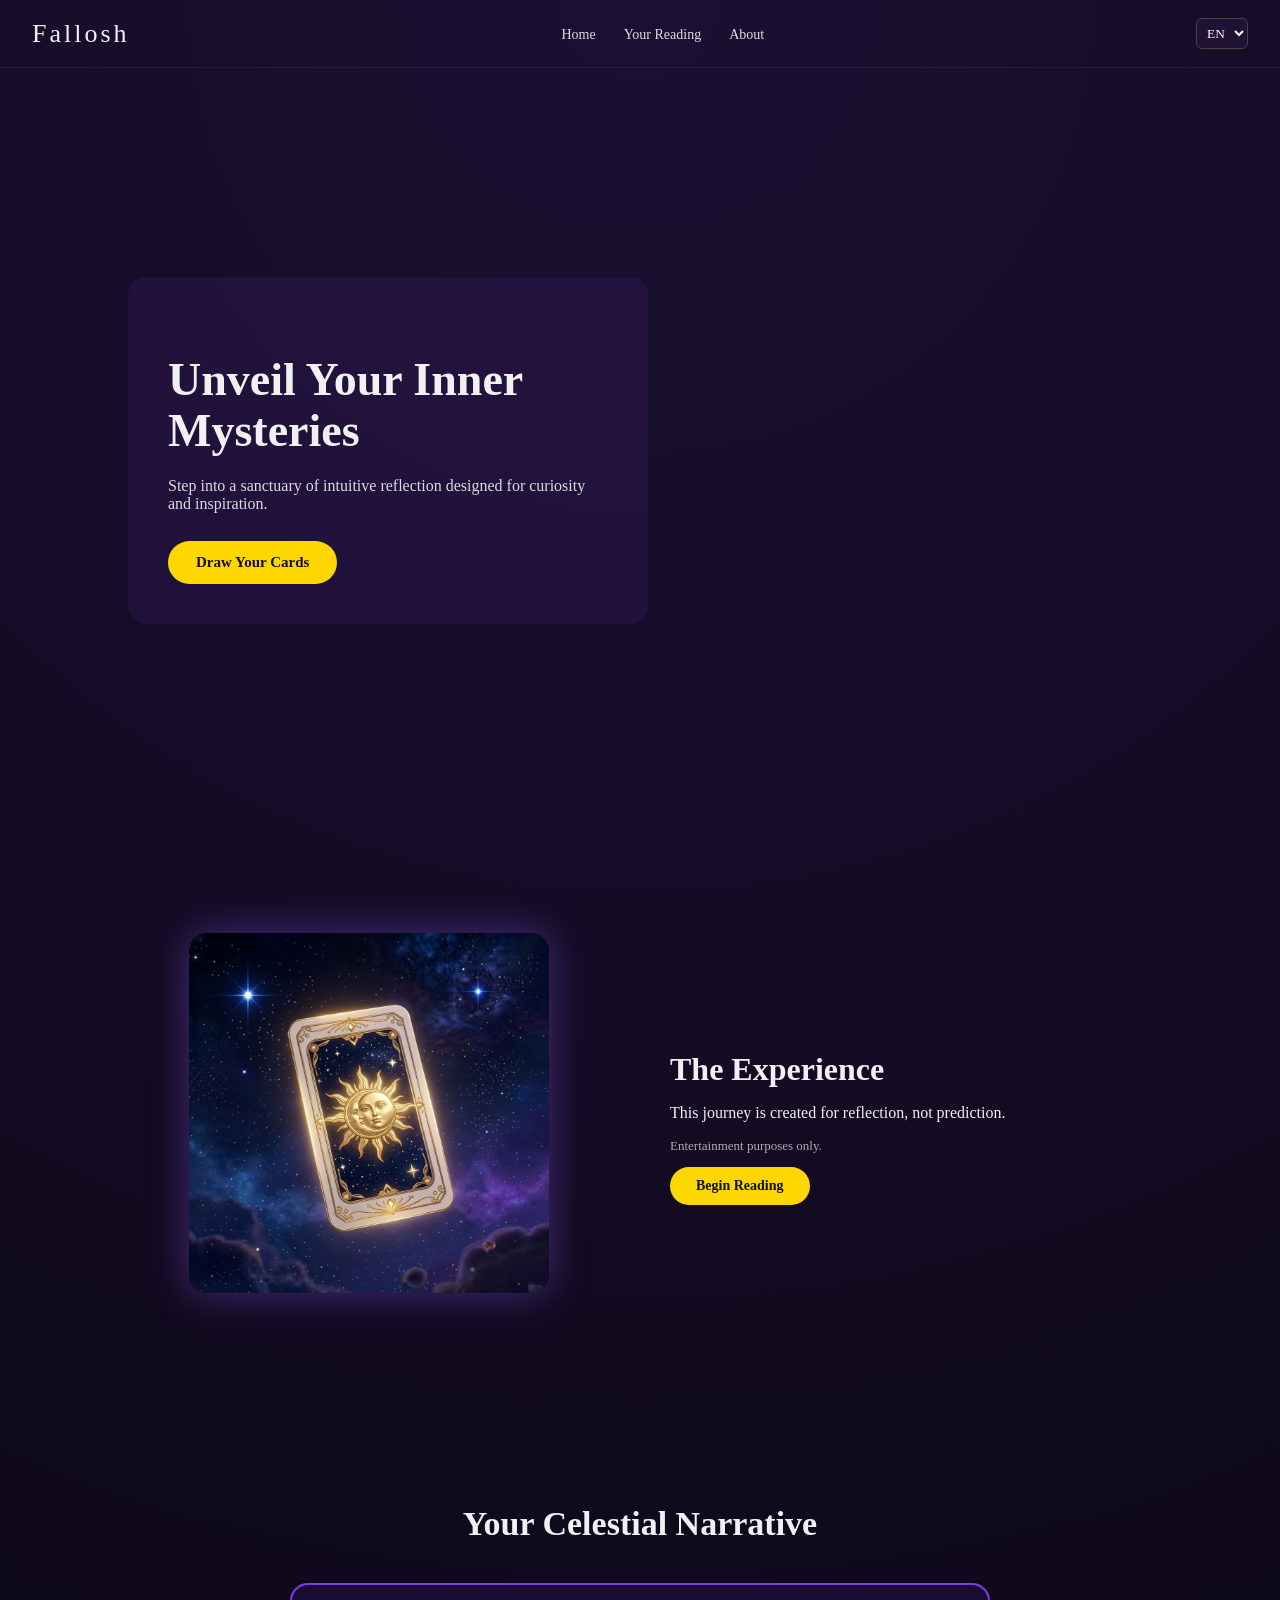
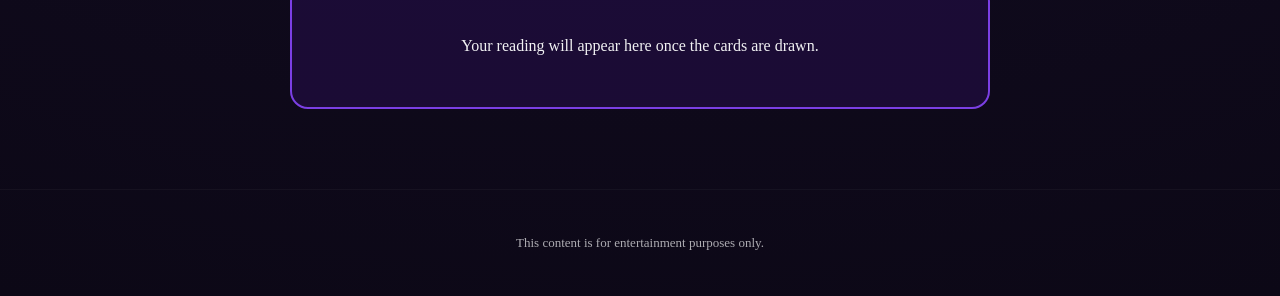
==== index.html @ 0743e732 "Add files via upload" ====
<!DOCTYPE html>
<html lang="en">
<head>
  <meta charset="UTF-8" />
  <title>Fallosh – Reveal Your Inner Path</title>
  <meta name="viewport" content="width=device-width, initial-scale=1.0" />
  <link rel="stylesheet" href="style.css" />
</head>

<body>

<header class="navbar">
  <div class="brand">Fallosh</div>

  <nav>
    <a href="index.html" data-i18n="navHome">Home</a>
    <a href="reading.html" data-i18n="navReading">Your Reading</a>
    <a href="#about" data-i18n="navAbout">About</a>
  </nav>

  <select id="languageSelector">
    <option value="en">EN</option>
    <option value="tr">TR</option>
    <option value="de">DE</option>
    <option value="sr">SR</option>
    <option value="sk">SK</option>
  </select>
</header>

<!-- HERO -->
<section class="hero">
  <div class="hero-content">
    <h1 data-i18n="homeHeroTitle">
      Unveil Your Inner Mysteries
    </h1>

    <p data-i18n="homeHeroText">
      Step into a sanctuary of intuitive reflection designed for curiosity and inspiration.
    </p>

    <a href="reading.html" class="primary-btn" data-i18n="homeHeroButton">
      Draw Your Cards
    </a>
  </div>
</section>

<!-- EXPERIENCE -->
<section class="experience">
  <div class="experience-grid">

    <div class="card-image">
      <img src="images/experience-card.png" alt="Moon and Sun Tarot Card">
    </div>

    <div class="experience-text">
      <h2 data-i18n="homeExpTitle">
        The Experience
      </h2>

      <p data-i18n="homeExpText">
        This journey is created for reflection, not prediction.
      </p>

      <p class="note" data-i18n="homeExpNote">
        Entertainment purposes only.
      </p>

      <a href="reading.html" class="primary-btn small" data-i18n="homeExpButton">
        Begin Reading
      </a>
    </div>

  </div>
</section>

<!-- RESULT PREVIEW -->
<section class="result">
  <h2 data-i18n="homeResultTitle">
    Your Celestial Narrative
  </h2>

  <div class="result-box">
    <p data-i18n="homeResultText">
      Your reading will appear here once the cards are drawn.
    </p>
  </div>
</section>

<footer>
  <p data-i18n="footerText">
    Fallosh provides symbolic readings for entertainment only.
  </p>
</footer>

<!-- ✅ SADECE TEK JS DOSYASI -->
<script src="main.js"></script>

</body>
</html>
---- style.css ----
* {
  box-sizing: border-box;
  font-family: "Georgia", serif;
}

body {
  margin: 0;
  background: radial-gradient(circle at top, #1b1033, #0c0816);
  color: #f1f1f3;
}

/* NAVBAR */
.navbar {
  display: flex;
  align-items: center;
  justify-content: space-between;
  padding: 18px 32px;
  border-bottom: 1px solid rgba(255,255,255,0.05);
}

.brand {
  font-size: 26px;
  letter-spacing: 3px;
}

nav a {
  margin: 0 12px;
  color: #ddd;
  text-decoration: none;
  font-size: 14px;
}

nav a:hover {
  color: #ffd700;
}

select {
  background: #201234;
  color: #fff;
  border: 1px solid #444;
  padding: 6px;
  border-radius: 6px;
}

/* HERO */
.hero {
  min-height: 85vh;
  display: flex;
  align-items: center;
  padding: 80px 10%;
  background: url("hero-space.png") no-repeat center/cover;
}

.hero-content {
  max-width: 520px;
  background: rgba(40,20,70,0.6);
  padding: 40px;
  border-radius: 18px;
}

.hero h1 {
  font-size: 46px;
  line-height: 1.1;
  margin-bottom: 20px;
}

.hero p {
  opacity: 0.9;
  margin-bottom: 28px;
}

/* BUTTON BASE – button + a SAME LOOK */
.primary-btn {
  display: inline-flex;              /* 🔴 EN ÖNEMLİ SATIR */
  align-items: center;
  justify-content: center;

  background: #ffd700;
  color: #0f0f17;

  padding: 14px 28px;
  border-radius: 999px;

  font-weight: 600;
  font-size: 15px;
  line-height: 1;                     /* 🔴 text dikey ortalama */

  text-decoration: none;              /* <a> underline temizlenir */
  border: none;
  cursor: pointer;

  transition: all 0.25s ease;
}

/* SMALL VARIANT */
.primary-btn.small {
  padding: 12px 26px;
  font-size: 14px;
}

/* HOVER */
.primary-btn:hover {
  background: #ffea61;
  transform: translateY(-1px);
}

/* EXPERIENCE */
.experience {
  padding: 100px 10%;
}

.experience-grid {
  display: grid;
  grid-template-columns: 1fr 1fr;
  gap: 60px;
  align-items: center;
}

.card-image {
  width: 100%;
  max-width: 360px;
  margin: auto;
}

.card-image img {
  width: 100%;
  height: auto;
  border-radius: 18px;
  box-shadow: 0 0 40px rgba(150, 90, 255, 0.4);
}

.experience-text h2 {
  font-size: 32px;
  margin-bottom: 16px;
}

.note {
  font-size: 13px;
  opacity: 0.7;
}

/* CARDS */
.cards {
  display: flex;
  justify-content: center;
  gap: 32px;
  padding: 60px 10%;
}

.cards img {
  width: 180px;
  height: auto;
  border-radius: 16px;
  box-shadow: 0 0 30px rgba(150, 90, 255, 0.45);
}

/* TAROT CARD (ANIMATED + FALLBACK) */
.tarot-card {
  width: 180px;
  height: 300px;
  border-radius: 16px;
  position: relative;
  cursor: pointer;
  box-shadow: 0 0 40px rgba(150, 90, 255, 0.6);
  overflow: hidden;
  transition: transform 1.2s ease, box-shadow 1.2s ease;
}

/* Fallback IMG */
.tarot-card img.card-fallback {
  width: 100%;
  height: 100%;
  object-fit: cover;
  display: block;
}

/* Kart açıldığında img'i gizle */
.tarot-card.open img.card-fallback {
  opacity: 0;
}

/* Açılma animasyonu */
.tarot-card.revealing {
  transform: rotateY(180deg) scale(1.05);
}

/* Açılmış kart */
.tarot-card.open {
  box-shadow: 0 0 60px rgba(255, 215, 0, 0.8);
  background-size: cover;
}


/* RESULT */
.result {
  padding: 80px 10%;
  text-align: center;
}

.result h2 {
  font-size: 34px;
  margin-bottom: 40px;
}

.result-box {
  max-width: 700px;
  margin: auto;
  padding: 36px;
  border-radius: 18px;
  border: 2px solid #7b3fe4;
  background: rgba(40,15,80,0.5);
}

/* FOOTER */
footer {
  padding: 32px;
  text-align: center;
  font-size: 13px;
  opacity: 0.7;
  border-top: 1px solid rgba(255,255,255,0.05);
}

/* READING HERO */
.reading-hero {
  text-align: center;
  padding: 80px 10%;
}

.reading-hero h1 {
  font-size: 42px;
}

.reading-hero p {
  max-width: 520px;
  margin: auto;
  opacity: 0.85;
}

/* FORM */
.reading-form {
  display: flex;
  justify-content: center;
  padding-bottom: 80px;
}

.form-box {
  background: rgba(40,15,80,0.6);
  padding: 32px;
  width: 420px;
  border-radius: 18px;
}

.form-box h3 {
  margin-bottom: 20px;
}

.form-box label {
  display: block;
  margin-top: 14px;
  font-size: 13px;
}

.form-box input,
.form-box textarea {
  width: 100%;
  padding: 10px;
  background: #1c0f30;
  border: 1px solid #ffd700;
  border-radius: 8px;
  color: #fff;
}

.dob {
  display: flex;
  gap: 10px;
}

/* RADIO GROUP – genel blok */
.radio-group {
  display: flex;
  flex-direction: column;
  gap: 8px;                 /* 🔽 Daha yakın: 14px → 8px */
  margin-top: 8px;
}

/* SATIR */
.custom-radio {
  display: flex;
  align-items: center;      /* ✅ Yazıyla tam hizalama */
  gap: 8px;                /* 🔽 Daha yakın: 10px → 8px */
  cursor: pointer;
}

/* GERÇEK RADIO'YU GİZLE */
.custom-radio input[type="radio"] {
  position: absolute;
  opacity: 0;
  pointer-events: none;
}

/* ÇİZİLEN DAİRE (ANA KISIM) */
.radio-circle {
  width: 16px;                         /* 🔽 Bir tık daha zarif */
  height: 16px;
  border: 2px solid #d4af37;
  border-radius: 50%;                  /* ✅ TAM DAİRE */
  box-sizing: border-box;
  position: relative;
  flex-shrink: 0;                      /* 🔴 ÇIZGI SORUNUNU KÖKTEN ÇÖZER */
}

/* SEÇİLİNCE İÇ NOKTA */
.custom-radio input[type="radio"]:checked + .radio-circle::after {
  content: "";
  width: 8px;
  height: 8px;
  background: #d4af37;
  border-radius: 50%;
  position: absolute;
  top: 50%;
  left: 50%;
  transform: translate(-50%, -50%);
}

/* YAZI */
.radio-text {
  font-size: 15px;
  line-height: 1.2;
}

/* HOVER */
.custom-radio:hover .radio-circle {
  box-shadow: 0 0 6px rgba(212, 175, 55, 0.6);
}

/* 🔥 FORM LABEL KURALINI RADIO İÇİN EZ */
.form-box .custom-radio {
  display: flex !important;        /* ✅ block'u ezer */
  align-items: center;
  gap: 10px;                        /* ✅ radio – yazı arası TEMİZ */
  margin-top: 0 !important;         /* ✅ yukarıdan itilmeyi kaldır */
}

.radio-text {
  margin-left: 2px;
}
/* ----------------------------------- */
.primary-btn.full {
  width: 100%;
  margin-top: 20px;
}

/* CARDS */
.cards img {
  width: 160px;
  border-radius: 16px;
  box-shadow: 0 0 30px rgba(150,90,255,0.5);
}

/* RESULT */
.result-box {
  border: 2px solid #7b3fe4;
  background: rgba(40,15,80,0.5);
}
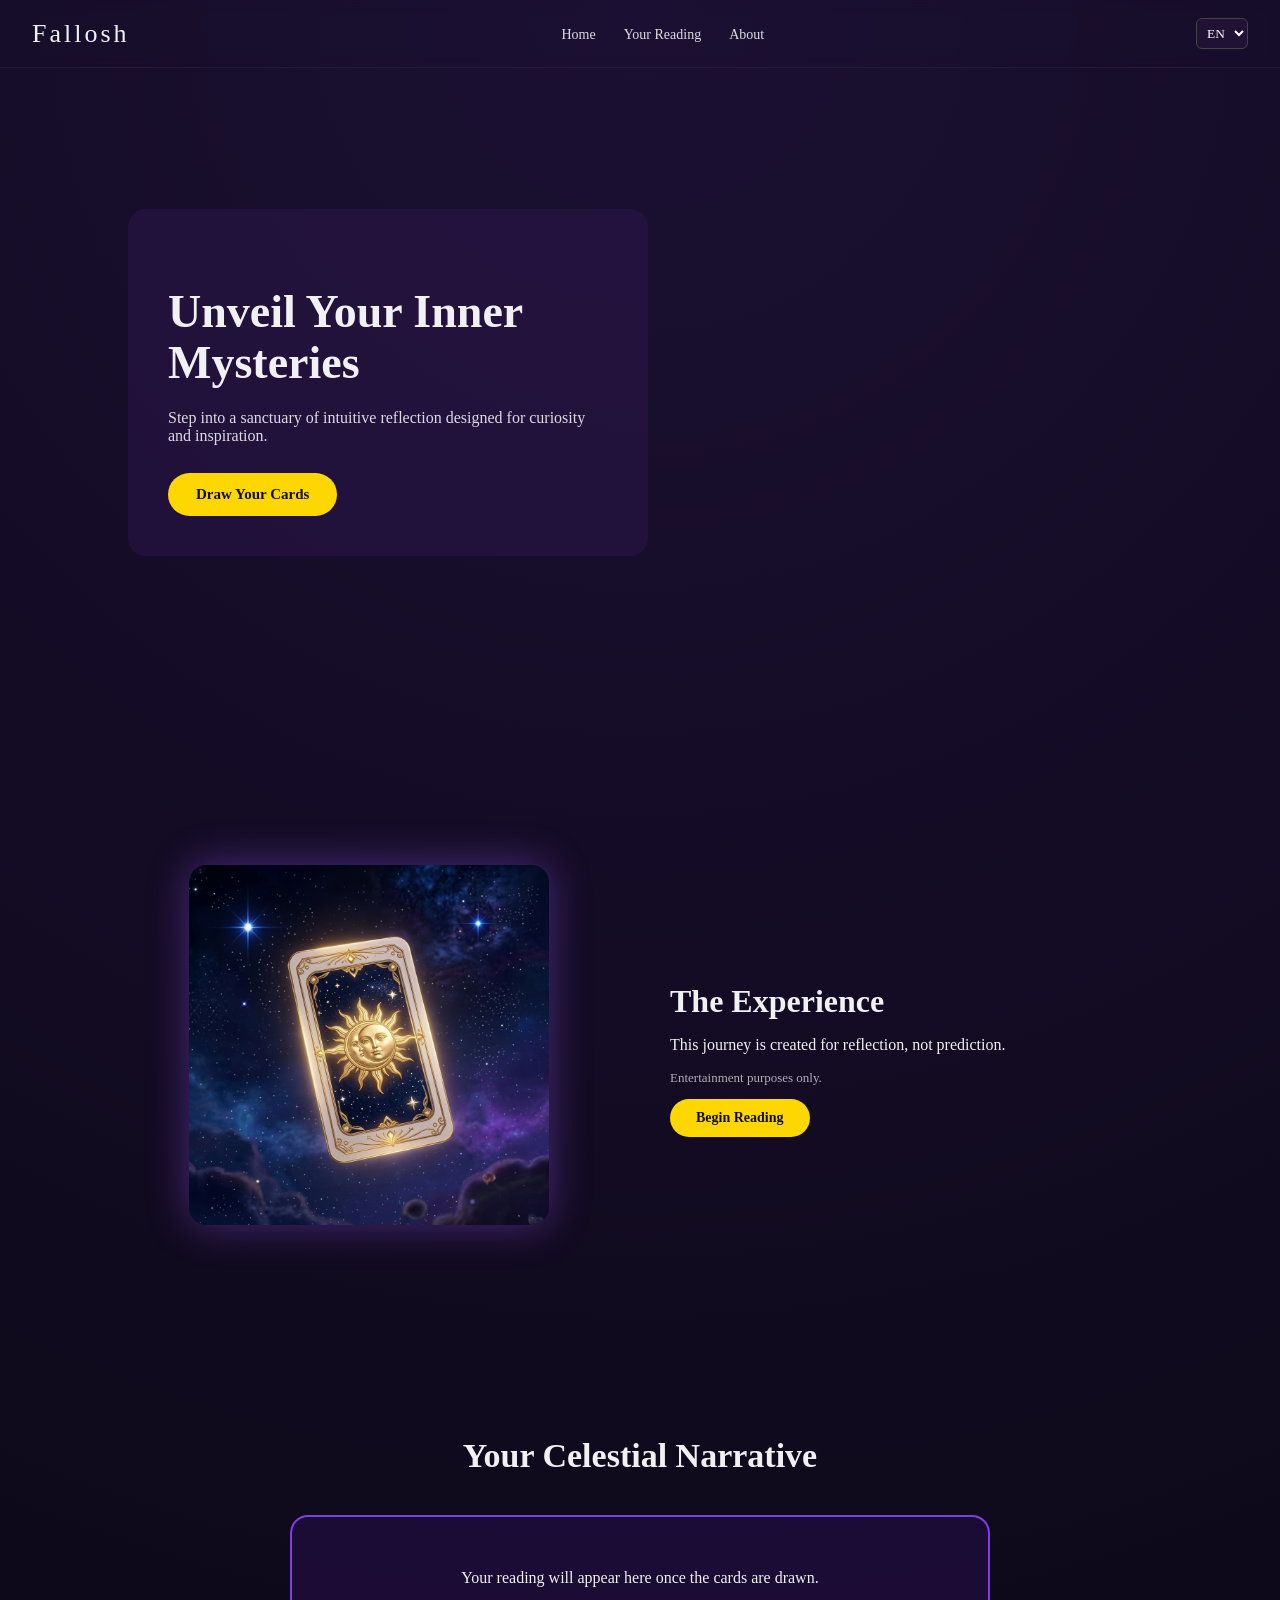
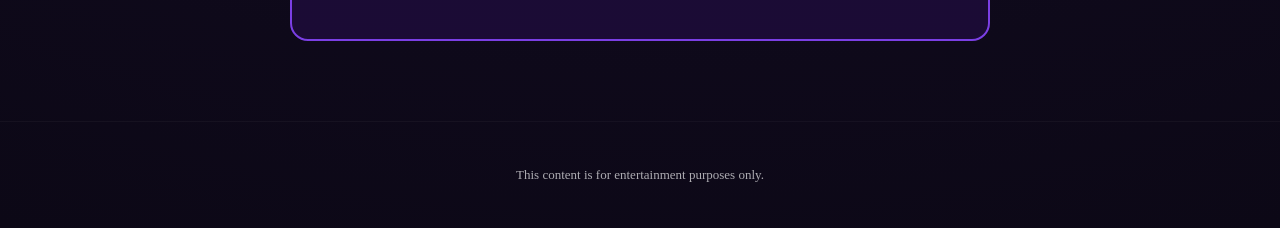
==== commit 78a98d84: "Add files via upload" ====
--- a/index.html
+++ b/index.html
@@ -14,7 +14,7 @@
 
   <nav>
     <a href="index.html" data-i18n="navHome">Home</a>
-    <a href="reading.html" data-i18n="navReading">Your Reading</a>
+    <a href="tarot-reading.html" data-i18n="navReading">Your Tarot Reading</a>
     <a href="#about" data-i18n="navAbout">About</a>
   </nav>
 
--- a/style.css
+++ b/style.css
@@ -11,12 +11,24 @@
 
 /* NAVBAR */
 .navbar {
+  position: fixed;        /* 🔴 SABİTLER */
+  top: 0;
+  left: 0;
+  width: 100%;
+
+  z-index: 1000;          /* 🔴 HER ŞEYİN ÜSTÜNDE */
+  
   display: flex;
   align-items: center;
   justify-content: space-between;
+
   padding: 18px 32px;
   border-bottom: 1px solid rgba(255,255,255,0.05);
-}
+
+  /*background: rgba(20, 10, 40, 0.85);  ✅ hafif şeffaf */
+  backdrop-filter: blur(6px);         /* ✅ cam efekti */
+}
+
 
 .brand {
   font-size: 26px;
@@ -147,47 +159,57 @@
   padding: 60px 10%;
 }
 
-.cards img {
-  width: 180px;
-  height: auto;
-  border-radius: 16px;
-  box-shadow: 0 0 30px rgba(150, 90, 255, 0.45);
-}
-
-/* TAROT CARD (ANIMATED + FALLBACK) */
+
+/* === TAROT CARD – TRUE FLIP SYSTEM === */
+
 .tarot-card {
   width: 180px;
   height: 300px;
+  perspective: 1000px; /* 3D derinlik */
+  perspective-origin: right center;
+  cursor: pointer;
+}
+
+/* Dönen katman */
+.card-inner {
+  width: 100%;
+  height: 100%;
+  position: relative;
+  transform-style: preserve-3d;
+  /* transition: transform 0.9s ease; */
+   transition: transform 0.9s cubic-bezier(.4, .0, .2, 1); /* daha yönlü akış */
+}
+
+/* Kart açıldığında döner */
+.tarot-card.open .card-inner {
+  transform: rotateY(180deg);
+}
+
+/* Ortak yüz ayarı */
+.card-front,
+.card-back {
+  position: absolute;
+  inset: 0;
   border-radius: 16px;
-  position: relative;
-  cursor: pointer;
-  box-shadow: 0 0 40px rgba(150, 90, 255, 0.6);
+  backface-visibility: hidden; /* 🔴 kritik */
   overflow: hidden;
-  transition: transform 1.2s ease, box-shadow 1.2s ease;
-}
-
-/* Fallback IMG */
-.tarot-card img.card-fallback {
+}
+
+/* Kart arkası */
+.card-back img {
   width: 100%;
   height: 100%;
-  object-fit: cover;
+  object-fit: contain;
   display: block;
 }
 
-/* Kart açıldığında img'i gizle */
-.tarot-card.open img.card-fallback {
-  opacity: 0;
-}
-
-/* Açılma animasyonu */
-.tarot-card.revealing {
-  transform: rotateY(180deg) scale(1.05);
-}
-
-/* Açılmış kart */
-.tarot-card.open {
+/* Kart ön yüzü */
+.card-front {
+  transform: rotateY(180deg);
+  background-size: cover;
+  background-position: center;
+  background-repeat: no-repeat;
   box-shadow: 0 0 60px rgba(255, 215, 0, 0.8);
-  background-size: cover;
 }
 
 
@@ -350,15 +372,142 @@
   margin-top: 20px;
 }
 
-/* CARDS */
-.cards img {
-  width: 160px;
-  border-radius: 16px;
-  box-shadow: 0 0 30px rgba(150,90,255,0.5);
-}
-
 /* RESULT */
 .result-box {
   border: 2px solid #7b3fe4;
   background: rgba(40,15,80,0.5);
+}
+
+
+/* Hover efekti */
+.card-name-btn:hover {
+  background: rgba(80, 30, 140, 0.8);
+  box-shadow:
+    0 0 14px rgba(255, 215, 0, 0.75),
+    inset 0 0 10px rgba(255, 215, 0, 0.25);
+  transform: translateY(-1px);
+}
+
+/* Active (basılı tutma hissi) */
+.card-name-btn:active {
+  transform: translateY(0);
+  box-shadow:
+    0 0 6px rgba(255, 215, 0, 0.5);
+}
+
+/* =========================================
+   MODAL (Popup)
+========================================= */
+
+.modal {
+  position: fixed;
+  inset: 0;
+  background: rgba(10, 5, 30, 0.85);
+  display: flex;
+  justify-content: center;
+  align-items: center;
+  z-index: 999;
+}
+
+.modal.hidden {
+  display: none;
+}
+
+.modal-content {
+  background: rgba(40, 15, 80, 0.95);
+  border: 2px solid #d4af37;
+  border-radius: 18px;
+  padding: 30px;
+  max-width: 420px;
+  text-align: center;
+  color: #f1f1f3;
+  box-shadow: 0 0 40px rgba(255, 215, 0, 0.45);
+}
+
+.modal-content h3 {
+  color: #ffd700;
+  margin-bottom: 14px;
+  letter-spacing: 1px;
+}
+
+.modal-content p {
+  font-size: 15px;
+  line-height: 1.5;
+  opacity: 0.9;
+}
+
+.modal-close {
+  position: absolute;
+  top: 14px;
+  right: 18px;
+  background: none;
+  border: none;
+  color: #ffd700;
+  font-size: 26px;
+  cursor: pointer;
+}
+
+/* =========================================
+   CARD NAME BUTTONS (Alt Bölüm)
+========================================= */
+
+.card-names {
+  display: flex;
+  justify-content: center;
+  gap: 32px;
+  margin-top: 20px;
+}
+
+.card-name-btn {
+  min-width: 160px;
+  padding: 10px 22px;
+  border-radius: 999px;
+  background: rgba(40, 15, 80, 0.75);
+  border: 1.5px solid #d4af37;
+  color: #ffd700;
+  font-family: "Georgia", serif;
+  font-size: 14px;
+  letter-spacing: 0.6px;
+  cursor: pointer;
+
+  box-shadow:
+    0 0 10px rgba(212, 175, 55, 0.35),
+    inset 0 0 6px rgba(255, 215, 0, 0.15);
+
+  transition: all 0.25s ease;
+}
+
+.card-name-btn:hover {
+  background: rgba(80, 30, 140, 0.85);
+  box-shadow: 0 0 16px rgba(255, 215, 0, 0.75);
+  transform: translateY(-1px);
+}
+
+.card-name-btn.hidden {
+  visibility: hidden; /* yerini korur ama görünmez */
+}
+
+/* ✅ TAROT BACK CARD - FALLBACK IMAGE */
+.tarot-card img.card-fallback {
+  width: 100%;
+  height: 100%;
+  object-fit: contain;   /* 🔴 ASIL ÇÖZÜM */
+  box-shadow: none;
+  margin: 0;
+  padding: 0;
+  background: none;
+}
+
+/* Draw Your Cards – üstte ama full olmayan CTA */
+.draw-cta {
+  display: flex;
+  justify-content: center;
+  margin: 20px 0 30px;
+}
+
+.draw-cta .primary-btn {
+  padding: 14px 32px;
+  font-size: 14px;
+  width: auto;        /* ✅ full davranışı engellenir */
+  max-width: none;
 }
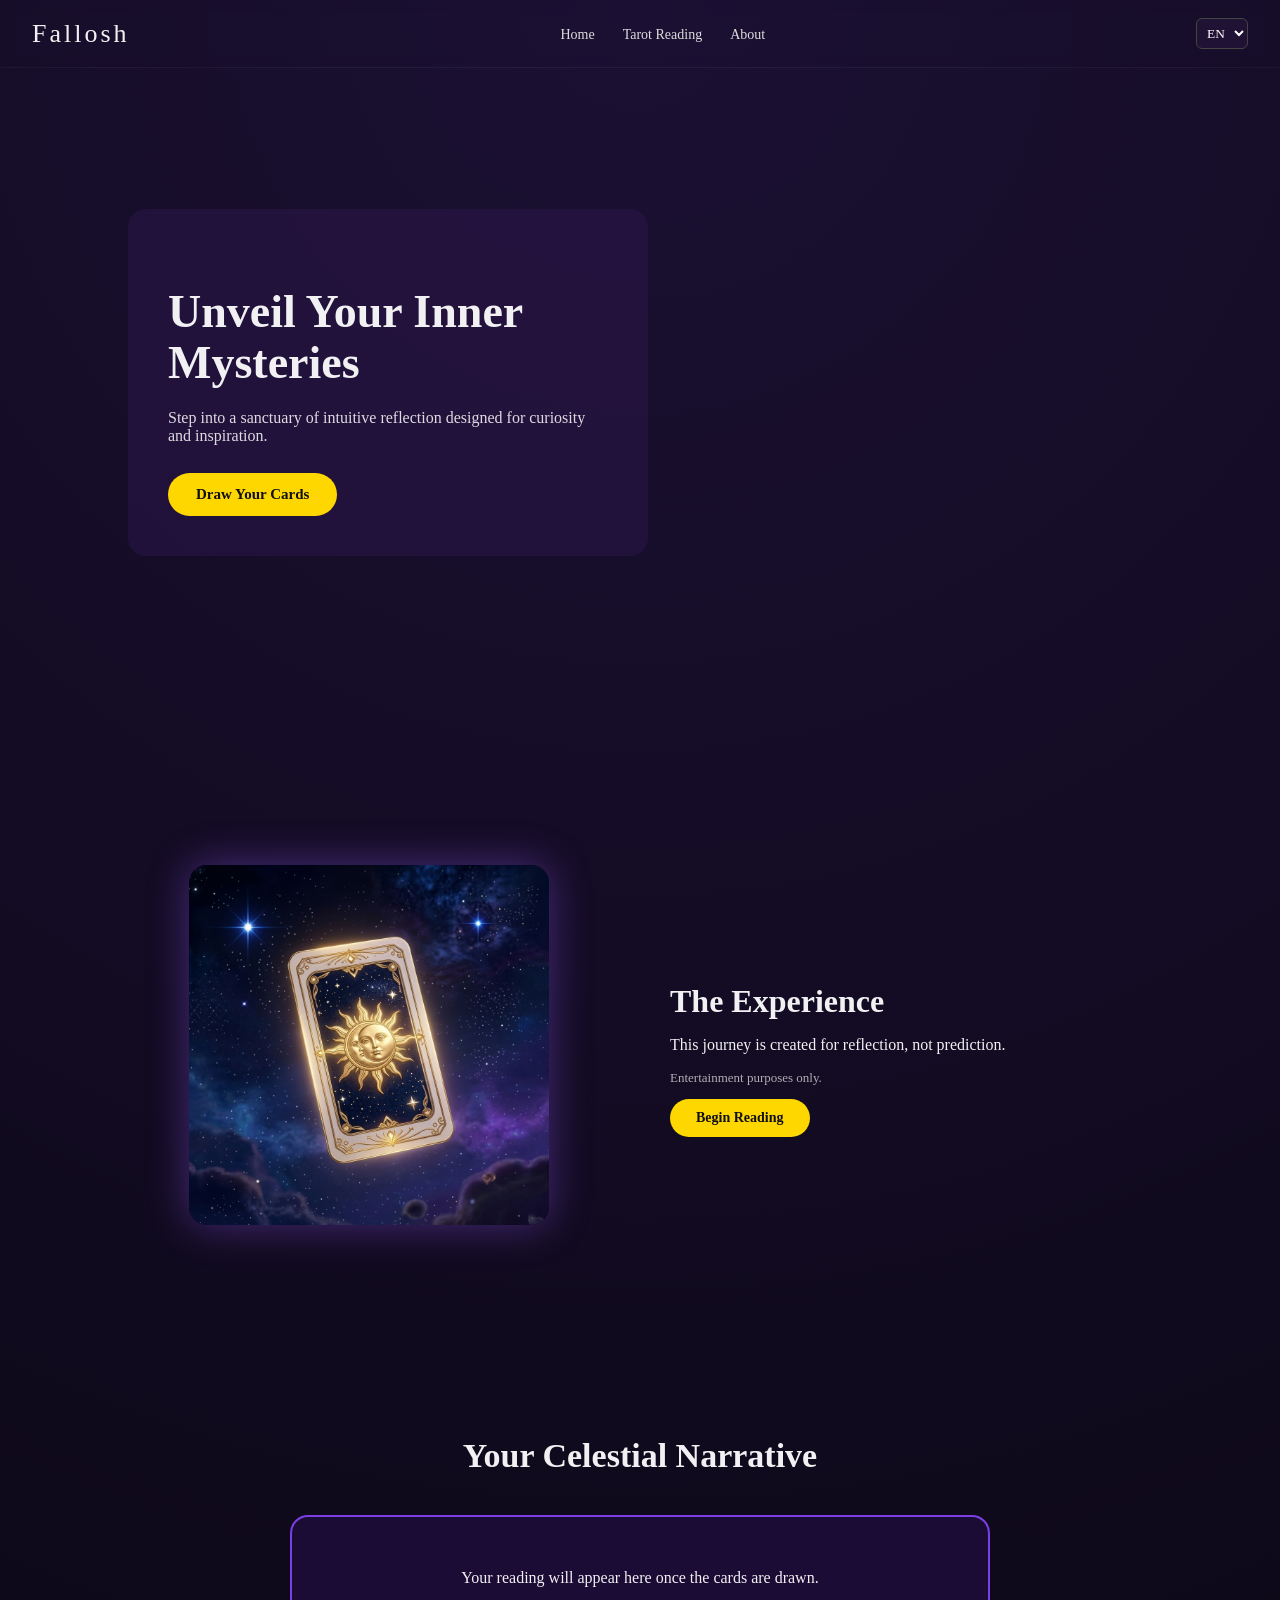
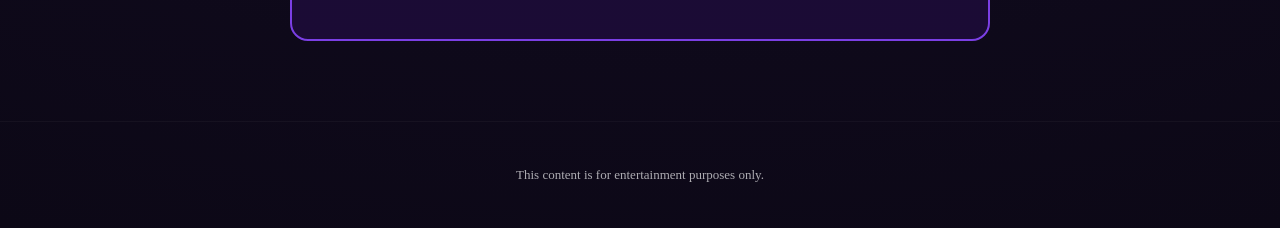
==== commit 220fe4e3: "Add files via upload" ====
--- a/index.html
+++ b/index.html
@@ -14,7 +14,7 @@
 
   <nav>
     <a href="index.html" data-i18n="navHome">Home</a>
-    <a href="tarot-reading.html" data-i18n="navReading">Your Tarot Reading</a>
+    <a href="tarot-reading.html" data-i18n="navReading">Tarot Reading</a>
     <a href="#about" data-i18n="navAbout">About</a>
   </nav>
 
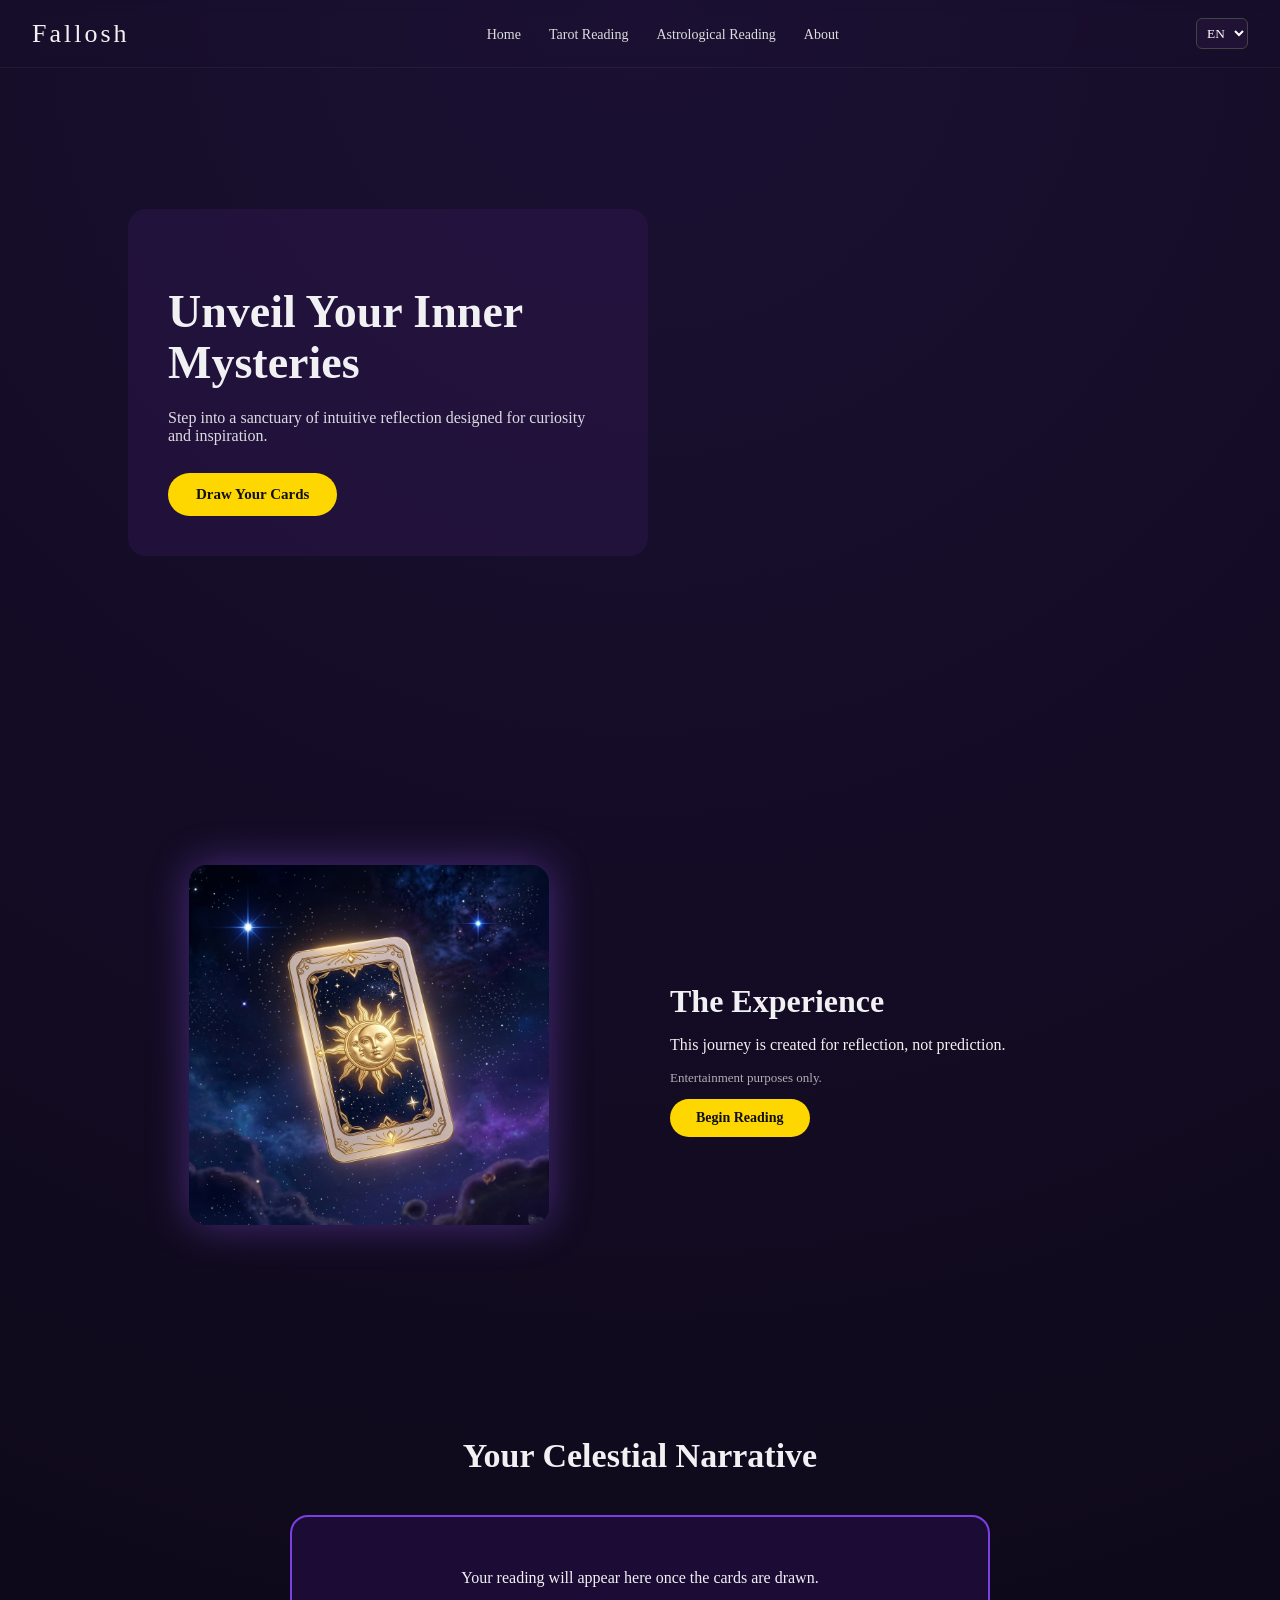
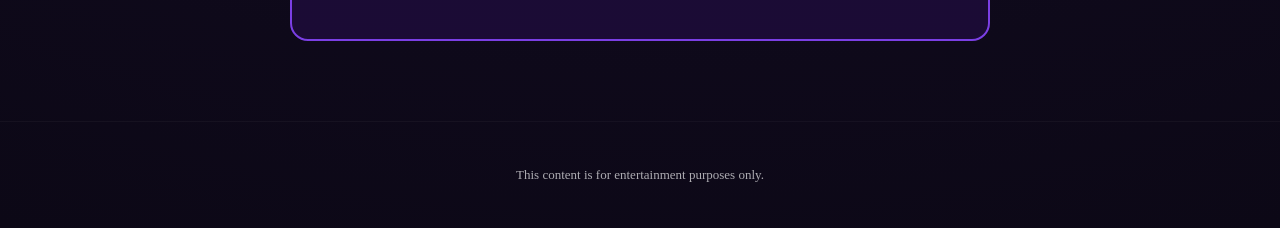
==== commit 9916772f: "Add files via upload" ====
--- a/index.html
+++ b/index.html
@@ -7,14 +7,15 @@
   <link rel="stylesheet" href="style.css" />
 </head>
 
-<body>
+<body class="page-home">
 
 <header class="navbar">
   <div class="brand">Fallosh</div>
 
   <nav>
     <a href="index.html" data-i18n="navHome">Home</a>
-    <a href="tarot-reading.html" data-i18n="navReading">Tarot Reading</a>
+    <a href="tarot-reading.html" data-i18n="navTarot">Tarot Reading</a>
+    <a href="astro-reading.html" data-i18n="navAstro">Astrological Reading</a>
     <a href="#about" data-i18n="navAbout">About</a>
   </nav>
 
--- a/style.css
+++ b/style.css
@@ -55,7 +55,7 @@
 }
 
 /* HERO */
-.hero {
+.page-home .hero {
   min-height: 85vh;
   display: flex;
   align-items: center;
@@ -63,20 +63,20 @@
   background: url("hero-space.png") no-repeat center/cover;
 }
 
-.hero-content {
+.page-home .hero-content {
   max-width: 520px;
   background: rgba(40,20,70,0.6);
   padding: 40px;
   border-radius: 18px;
 }
 
-.hero h1 {
+.page-home .hero h1 {
   font-size: 46px;
   line-height: 1.1;
   margin-bottom: 20px;
 }
 
-.hero p {
+.page-home .hero p {
   opacity: 0.9;
   margin-bottom: 28px;
 }
@@ -117,42 +117,42 @@
 }
 
 /* EXPERIENCE */
-.experience {
+.page-home .experience {
   padding: 100px 10%;
 }
 
-.experience-grid {
+.page-home .experience-grid {
   display: grid;
   grid-template-columns: 1fr 1fr;
   gap: 60px;
   align-items: center;
 }
 
-.card-image {
+.page-home .card-image {
   width: 100%;
   max-width: 360px;
   margin: auto;
 }
 
-.card-image img {
+.page-home .card-image img {
   width: 100%;
   height: auto;
   border-radius: 18px;
   box-shadow: 0 0 40px rgba(150, 90, 255, 0.4);
 }
 
-.experience-text h2 {
+.page-home .experience-text h2 {
   font-size: 32px;
   margin-bottom: 16px;
 }
 
-.note {
+.page-home .note {
   font-size: 13px;
   opacity: 0.7;
 }
 
 /* CARDS */
-.cards {
+.page-tarot .cards {
   display: flex;
   justify-content: center;
   gap: 32px;
@@ -162,7 +162,7 @@
 
 /* === TAROT CARD – TRUE FLIP SYSTEM === */
 
-.tarot-card {
+.page-tarot .tarot-card {
   width: 180px;
   height: 300px;
   perspective: 1000px; /* 3D derinlik */
@@ -171,7 +171,7 @@
 }
 
 /* Dönen katman */
-.card-inner {
+.page-tarot .card-inner {
   width: 100%;
   height: 100%;
   position: relative;
@@ -181,13 +181,13 @@
 }
 
 /* Kart açıldığında döner */
-.tarot-card.open .card-inner {
+.page-tarot .tarot-card.open .card-inner {
   transform: rotateY(180deg);
 }
 
 /* Ortak yüz ayarı */
-.card-front,
-.card-back {
+.page-tarot .card-front,
+.page-tarot .card-back {
   position: absolute;
   inset: 0;
   border-radius: 16px;
@@ -196,7 +196,7 @@
 }
 
 /* Kart arkası */
-.card-back img {
+.page-tarot .card-back img {
   width: 100%;
   height: 100%;
   object-fit: contain;
@@ -204,7 +204,7 @@
 }
 
 /* Kart ön yüzü */
-.card-front {
+.page-tarot .card-front {
   transform: rotateY(180deg);
   background-size: cover;
   background-position: center;
@@ -213,18 +213,18 @@
 }
 
 
-/* RESULT */
-.result {
+/* RESULT HOME*/
+.page-home .result {
   padding: 80px 10%;
   text-align: center;
 }
 
-.result h2 {
+.page-home .result h2 {
   font-size: 34px;
   margin-bottom: 40px;
 }
 
-.result-box {
+.page-home .result-box {
   max-width: 700px;
   margin: auto;
   padding: 36px;
@@ -232,6 +232,45 @@
   border: 2px solid #7b3fe4;
   background: rgba(40,15,80,0.5);
 }
+/* RESULT TAROT*/
+.page-tarot .result {
+  padding: 80px 10%;
+  text-align: center;
+}
+
+.page-tarot .result h2 {
+  font-size: 34px;
+  margin-bottom: 40px;
+}
+
+.page-tarot .result-box {
+  max-width: 700px;
+  margin: auto;
+  padding: 36px;
+  border-radius: 18px;
+  border: 2px solid #7b3fe4;
+  background: rgba(40,15,80,0.5);
+}
+/* RESULT ASTRO*/
+.page-astro .result {
+  padding: 80px 10%;
+  text-align: center;
+}
+
+.page-astro .result h2 {
+  font-size: 34px;
+  margin-bottom: 40px;
+}
+
+.page-astro .result-box {
+  max-width: 700px;
+  margin: auto;
+  padding: 36px;
+  border-radius: 18px;
+  border: 2px solid #7b3fe4;
+  background: rgba(40,15,80,0.5);
+}
+
 
 /* FOOTER */
 footer {
@@ -243,47 +282,47 @@
 }
 
 /* READING HERO */
-.reading-hero {
+.page-tarot .reading-hero {
   text-align: center;
   padding: 80px 10%;
 }
 
-.reading-hero h1 {
+.page-tarot .reading-hero h1 {
   font-size: 42px;
 }
 
-.reading-hero p {
+.page-tarot .reading-hero p {
   max-width: 520px;
   margin: auto;
   opacity: 0.85;
 }
 
 /* FORM */
-.reading-form {
+.page-astro .reading-form {
   display: flex;
   justify-content: center;
   padding-bottom: 80px;
 }
 
-.form-box {
+.page-astro .form-box {
   background: rgba(40,15,80,0.6);
   padding: 32px;
   width: 420px;
   border-radius: 18px;
 }
 
-.form-box h3 {
+.page-astro .form-box h3 {
   margin-bottom: 20px;
 }
 
-.form-box label {
+.page-astro .form-box label {
   display: block;
   margin-top: 14px;
   font-size: 13px;
 }
 
-.form-box input,
-.form-box textarea {
+.page-astro .form-box input,
+.page-astro .form-box textarea {
   width: 100%;
   padding: 10px;
   background: #1c0f30;
@@ -292,13 +331,13 @@
   color: #fff;
 }
 
-.dob {
+.page-astro .dob {
   display: flex;
   gap: 10px;
 }
 
 /* RADIO GROUP – genel blok */
-.radio-group {
+.page-astro .radio-group {
   display: flex;
   flex-direction: column;
   gap: 8px;                 /* 🔽 Daha yakın: 14px → 8px */
@@ -306,7 +345,7 @@
 }
 
 /* SATIR */
-.custom-radio {
+.page-astro .custom-radio {
   display: flex;
   align-items: center;      /* ✅ Yazıyla tam hizalama */
   gap: 8px;                /* 🔽 Daha yakın: 10px → 8px */
@@ -314,14 +353,14 @@
 }
 
 /* GERÇEK RADIO'YU GİZLE */
-.custom-radio input[type="radio"] {
+.page-astro .custom-radio input[type="radio"] {
   position: absolute;
   opacity: 0;
   pointer-events: none;
 }
 
 /* ÇİZİLEN DAİRE (ANA KISIM) */
-.radio-circle {
+.page-astro .radio-circle {
   width: 16px;                         /* 🔽 Bir tık daha zarif */
   height: 16px;
   border: 2px solid #d4af37;
@@ -332,7 +371,7 @@
 }
 
 /* SEÇİLİNCE İÇ NOKTA */
-.custom-radio input[type="radio"]:checked + .radio-circle::after {
+.page-astro .custom-radio input[type="radio"]:checked + .radio-circle::after {
   content: "";
   width: 8px;
   height: 8px;
@@ -345,42 +384,42 @@
 }
 
 /* YAZI */
-.radio-text {
+.page-astro .radio-text {
   font-size: 15px;
   line-height: 1.2;
 }
 
 /* HOVER */
-.custom-radio:hover .radio-circle {
+.page-astro .custom-radio:hover .radio-circle {
   box-shadow: 0 0 6px rgba(212, 175, 55, 0.6);
 }
 
 /* 🔥 FORM LABEL KURALINI RADIO İÇİN EZ */
-.form-box .custom-radio {
+.page-astro .form-box .custom-radio {
   display: flex !important;        /* ✅ block'u ezer */
   align-items: center;
   gap: 10px;                        /* ✅ radio – yazı arası TEMİZ */
   margin-top: 0 !important;         /* ✅ yukarıdan itilmeyi kaldır */
 }
 
-.radio-text {
+.page-astro .radio-text {
   margin-left: 2px;
 }
 /* ----------------------------------- */
-.primary-btn.full {
+.page-astro .primary-btn.full {
   width: 100%;
   margin-top: 20px;
 }
 
 /* RESULT */
-.result-box {
+.page-astro .result-box {
   border: 2px solid #7b3fe4;
   background: rgba(40,15,80,0.5);
 }
 
 
 /* Hover efekti */
-.card-name-btn:hover {
+.page-tarot .card-name-btn:hover {
   background: rgba(80, 30, 140, 0.8);
   box-shadow:
     0 0 14px rgba(255, 215, 0, 0.75),
@@ -389,7 +428,7 @@
 }
 
 /* Active (basılı tutma hissi) */
-.card-name-btn:active {
+.page-tarot .card-name-btn:active {
   transform: translateY(0);
   box-shadow:
     0 0 6px rgba(255, 215, 0, 0.5);
@@ -451,14 +490,14 @@
    CARD NAME BUTTONS (Alt Bölüm)
 ========================================= */
 
-.card-names {
+.page-tarot .card-names {
   display: flex;
   justify-content: center;
   gap: 32px;
   margin-top: 20px;
 }
 
-.card-name-btn {
+.page-tarot .card-name-btn {
   min-width: 160px;
   padding: 10px 22px;
   border-radius: 999px;
@@ -477,18 +516,18 @@
   transition: all 0.25s ease;
 }
 
-.card-name-btn:hover {
+.page-tarot .card-name-btn:hover {
   background: rgba(80, 30, 140, 0.85);
   box-shadow: 0 0 16px rgba(255, 215, 0, 0.75);
   transform: translateY(-1px);
 }
 
-.card-name-btn.hidden {
+.page-tarot .card-name-btn.hidden {
   visibility: hidden; /* yerini korur ama görünmez */
 }
 
 /* ✅ TAROT BACK CARD - FALLBACK IMAGE */
-.tarot-card img.card-fallback {
+.page-tarot .tarot-card img.card-fallback {
   width: 100%;
   height: 100%;
   object-fit: contain;   /* 🔴 ASIL ÇÖZÜM */
@@ -499,15 +538,105 @@
 }
 
 /* Draw Your Cards – üstte ama full olmayan CTA */
-.draw-cta {
+.page-tarot .draw-cta {
   display: flex;
   justify-content: center;
   margin: 20px 0 30px;
 }
 
-.draw-cta .primary-btn {
+.page-tarot .draw-cta .primary-btn {
   padding: 14px 32px;
   font-size: 14px;
   width: auto;        /* ✅ full davranışı engellenir */
   max-width: none;
-}+}
+
+/* Tarot card shake animation */
+@keyframes tarotShake {
+  0%   { transform: translateX(0); }
+  15%  { transform: translateX(-6px) rotate(-1deg); }
+  30%  { transform: translateX(6px) rotate(1deg); }
+  45%  { transform: translateX(-5px) rotate(-1deg); }
+  60%  { transform: translateX(5px) rotate(1deg); }
+  75%  { transform: translateX(-3px) rotate(0deg); }
+  100% { transform: translateX(0); }
+}
+
+/* Shake state */
+.page-tarot .tarot-card.shaking {
+  animation: tarotShake 0.45s ease-in-out;
+}
+
+/* =========================
+   TAROT SMOKE EFFECT (NON-BLOCKING)
+========================= */
+
+.page-tarot .tarot-card {
+  position: relative;
+}
+
+/* Smoke overlay – DOES NOT block image */
+.page-tarot .card-smoke {
+  position: absolute;
+  inset: -15%;
+  background:
+    radial-gradient(circle at 30% 40%, rgba(255,255,255,0.35), transparent 45%),
+    radial-gradient(circle at 70% 60%, rgba(255,255,255,0.25), transparent 50%),
+    radial-gradient(circle at 50% 50%, rgba(255,255,255,0.2), transparent 55%);
+
+  opacity: 0;
+  pointer-events: none;
+
+  /* 🔑 CRITICAL PART */
+  mix-blend-mode: screen;   /* ✅ üstte ama maskelemez */
+  filter: blur(14px);
+
+  z-index: 1;               /* ✅ card-inner'ın ALTINDA */
+}
+
+/* card-inner flip yapıyor, üstte kalmalı */
+.page-tarot .card-inner {
+  position: relative;
+  z-index: 2;
+}
+
+@keyframes smokeFadeSafe {
+  0% {
+    opacity: 0;
+    transform: scale(1);
+  }
+  40% {
+    opacity: 1;
+  }
+  100% {
+    opacity: 0;
+    transform: scale(1.3);
+  }
+}
+/* Smoke animation */
+.page-tarot .tarot-card.smoke .card-smoke {
+  animation: smokeFadeSafe 0.7s ease-out forwards;
+}
+
+/* =========================
+   ASTROLOGY VISUAL SECTION
+========================= */
+
+.page-astro .astro-visual {
+  display: flex;
+  justify-content: center;
+  align-items: center;
+  padding: 40px 15px 30px;
+}
+
+.page-astro .astro-visual img {
+  max-width: 100%;
+  width: 900px;          /* büyük ama taşmıyor */
+  height: auto;
+  border-radius: 12px;
+
+  /* Hafif mistik dokunuş */
+  box-shadow:
+    0 15px 40px rgba(0,0,0,0.35),
+    0 0 80px rgba(160,90,255,0.15);
+}
